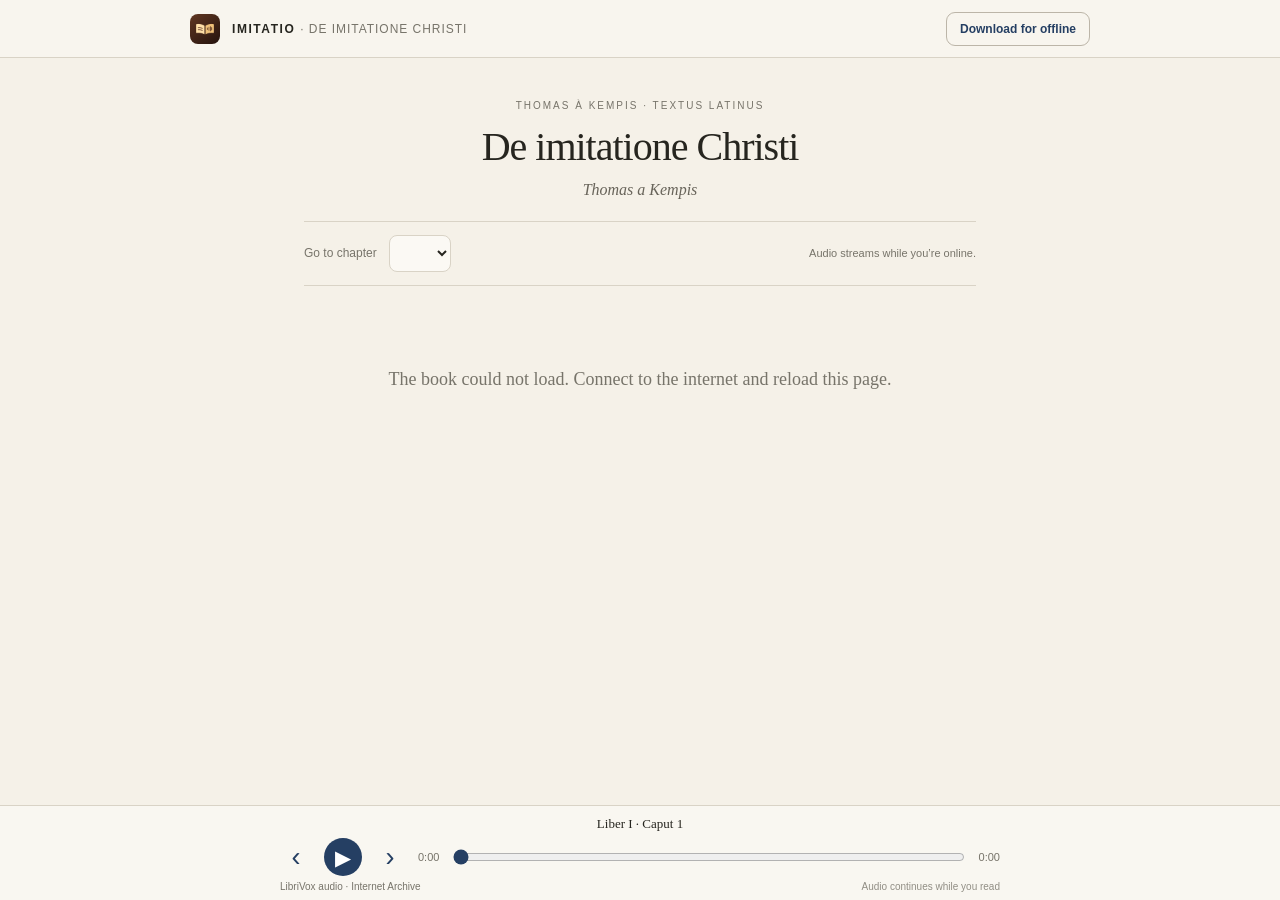
==== index.html @ b993b25d "Add Imitatio web reader" ====
<!doctype html>
<html lang="en">
<head>
  <meta charset="utf-8">
  <meta name="viewport" content="width=device-width,initial-scale=1,viewport-fit=cover">
  <meta name="theme-color" content="#f5f1e8">
  <meta name="apple-mobile-web-app-capable" content="yes">
  <meta name="apple-mobile-web-app-status-bar-style" content="default">
  <meta name="apple-mobile-web-app-title" content="Imitatio">
  <meta name="description" content="Read De imitatione Christi while listening to its LibriVox recording, with synchronized Latin highlighting.">
  <link rel="manifest" href="manifest.webmanifest">
  <link rel="apple-touch-icon" href="icon.png">
  <link rel="stylesheet" href="style.css">
  <title>Imitatio · De imitatione Christi</title>
</head>
<body>
  <header class="topbar">
    <img src="icon.png" alt="" class="brand-icon">
    <div class="brand">IMITATIO <span>· DE IMITATIONE CHRISTI</span></div>
    <button id="offlineButton" class="offline-button" type="button">Download for offline</button>
  </header>
  <main>
    <div class="book-heading">
      <p class="eyebrow">THOMAS À KEMPIS · TEXTUS LATINUS</p>
      <h1>De imitatione Christi</h1>
      <p class="author">Thomas a Kempis</p>
    </div>
    <section class="reader-tools" aria-label="Reading navigation">
      <label for="chapterSelect">Go to chapter</label>
      <select id="chapterSelect"></select>
      <div id="offlineStatus" class="offline-status" role="status">Audio streams while you’re online.</div>
    </section>
    <article id="reading" aria-live="off"><div class="loading">Loading the Latin text…</div></article>
  </main>
  <section class="player" aria-label="Audio player">
    <div class="player-location" id="playerLocation">Liber I · Caput 1</div>
    <div class="controls">
      <button id="previousButton" aria-label="Previous chapter" title="Previous chapter">‹</button>
      <button id="playButton" aria-label="Play" title="Play">▶</button>
      <button id="nextButton" aria-label="Next chapter" title="Next chapter">›</button>
      <span id="timeLabel">0:00</span>
      <input id="seekBar" type="range" min="0" max="1000" value="0" aria-label="Audio position">
      <span id="durationLabel">0:00</span>
    </div>
    <div class="player-foot"><span id="playerMessage">LibriVox audio · Internet Archive</span><span>Audio continues while you read</span></div>
  </section>
  <dialog id="downloadDialog">
    <form method="dialog" class="dialog-close"><button aria-label="Close">×</button></form>
    <h2>Keep the book offline</h2>
    <p>Download all 16 recordings to this device for offline listening. The download is about <strong>405 MB</strong>. Keep this page open until it finishes.</p>
    <p class="storage-note" id="storageNote">Checking available storage…</p>
    <progress id="downloadProgress" max="100" value="0"></progress>
    <p id="downloadDetails">Audio is streamed when you’re online. The text and player are cached for offline access.</p>
    <div class="dialog-actions">
      <button id="startDownload" class="primary" type="button">Download all audio</button>
      <button id="removeDownload" class="secondary" type="button">Remove offline audio</button>
    </div>
  </dialog>
  <audio id="audio" preload="none" playsinline></audio>
  <script src="app.js" defer></script>
</body>
</html>
---- style.css ----
:root{color-scheme:light;--paper:#f5f1e8;--ink:#26251f;--muted:#77746a;--line:#d9d3c6;--blue:#cbdcf5;--accent:#253f63;--serif:Georgia,"Times New Roman",serif;--sans:-apple-system,BlinkMacSystemFont,"Segoe UI",sans-serif}
*{box-sizing:border-box}html{background:var(--paper);scroll-behavior:smooth}body{margin:0;color:var(--ink);font-family:var(--sans);padding-bottom:calc(118px + env(safe-area-inset-bottom))}.topbar{height:58px;display:flex;align-items:center;gap:12px;padding:0 max(20px,calc((100vw - 900px)/2));border-bottom:1px solid var(--line);background:#f8f5ee;position:sticky;top:0;z-index:5}.brand-icon{width:30px;height:30px;border-radius:8px}.brand{font-size:12px;font-weight:700;letter-spacing:.13em;white-space:nowrap}.brand span{font-weight:500;color:var(--muted);letter-spacing:.08em}.offline-button{margin-left:auto;border:1px solid #bcb5a8;background:transparent;padding:9px 13px;border-radius:9px;color:var(--accent);font-weight:600;font-size:12px}.offline-button:hover{background:#ece7dc}main{max-width:720px;margin:auto;padding:0 24px}.book-heading{text-align:center;padding:42px 0 22px}.eyebrow{font-size:10px;letter-spacing:.2em;color:var(--muted);margin:0 0 14px}.book-heading h1{font:normal clamp(28px,7vw,40px)/1.12 var(--serif);letter-spacing:-.025em;margin:0}.author{font:italic 16px var(--serif);color:#68645a;margin:11px 0 0}.reader-tools{border-top:1px solid var(--line);border-bottom:1px solid var(--line);padding:13px 0;margin:0 0 27px;display:flex;align-items:center;gap:12px;flex-wrap:wrap}.reader-tools label{font-size:12px;color:var(--muted)}select{max-width:100%;border:1px solid var(--line);background:#fbf9f4;border-radius:8px;padding:9px 30px 9px 10px;font:13px var(--sans);color:var(--ink)}.offline-status{font-size:11px;color:var(--muted);margin-left:auto}#reading{font:18px/1.78 var(--serif);text-align:justify;hyphens:auto;-webkit-hyphens:auto;overflow-wrap:break-word;padding-bottom:32px}#reading h2{font:600 21px/1.3 var(--serif);text-align:center;letter-spacing:.025em;margin:0 0 20px}#reading h3{font:normal 17px/1.78 var(--serif);text-indent:1.4em;margin:0 0 1.05em}#reading h4{font:600 13px/1.6 var(--serif);letter-spacing:.08em;text-align:center;margin:25px auto 13px;max-width:34em}#reading h4:has(.word[data-word-index]){text-wrap:balance}.word{border-radius:3px;transition:background-color .08s}.word.current{background:#b9d1f4;box-shadow:0 0 0 1px #b9d1f4; color:#152b46}.loading{color:var(--muted);text-align:center;padding:50px 0}.player{position:fixed;bottom:0;left:0;right:0;z-index:10;background:rgba(249,247,241,.97);backdrop-filter:blur(16px);border-top:1px solid var(--line);padding:10px max(18px,calc((100vw - 720px)/2)) calc(8px + env(safe-area-inset-bottom))}.player-location{text-align:center;font:13px var(--serif);margin:0 0 7px}.controls{height:36px;display:flex;align-items:center;gap:12px}.controls button{border:0;background:transparent;color:var(--accent);font-size:27px;line-height:1;width:32px;height:36px}.controls #playButton{font-size:21px;width:38px;height:38px;border-radius:50%;background:var(--accent);color:white}.controls span{font-size:11px;font-variant-numeric:tabular-nums;color:var(--muted)}input[type=range]{flex:1;accent-color:var(--accent);min-width:40px}.player-foot{display:flex;justify-content:space-between;color:var(--muted);font-size:10px;margin-top:6px}.player-foot span:last-child{opacity:.8}dialog{width:min(440px,calc(100vw - 34px));border:1px solid var(--line);border-radius:18px;padding:24px;background:#fbf9f4;color:var(--ink);box-shadow:0 20px 80px #1e1b1633}dialog::backdrop{background:#15130f77}dialog h2{font:normal 26px var(--serif);margin:0 0 10px}dialog p{font-size:14px;line-height:1.5;color:#5f5b52}.dialog-close{position:absolute;right:12px;top:10px}.dialog-close button{border:0;background:transparent;font-size:26px;color:var(--muted)}progress{width:100%;height:9px;accent-color:var(--accent)}.storage-note{font-size:12px!important;color:var(--muted)!important}.dialog-actions{display:flex;gap:10px;margin-top:18px;flex-wrap:wrap}.dialog-actions button{border-radius:9px;padding:11px 14px;border:1px solid var(--line);font-weight:600}.primary{background:var(--accent);border-color:var(--accent)!important;color:white}.secondary{background:transparent;color:var(--muted)}@media(max-width:520px){.topbar{height:54px;padding:0 15px}.brand{font-size:10px}.brand span{font-size:9px}.offline-button{font-size:11px;padding:8px 9px}main{padding:0 20px}.book-heading{padding:34px 0 19px}#reading{font-size:17px;line-height:1.76}.reader-tools{gap:8px}.offline-status{width:100%;margin:0}.player-foot span:last-child{display:none}.controls{gap:8px}}
.book-divider{scroll-margin-top:78px}.chapter-section{scroll-margin-top:76px}.chapter-section h4{scroll-margin-top:80px}
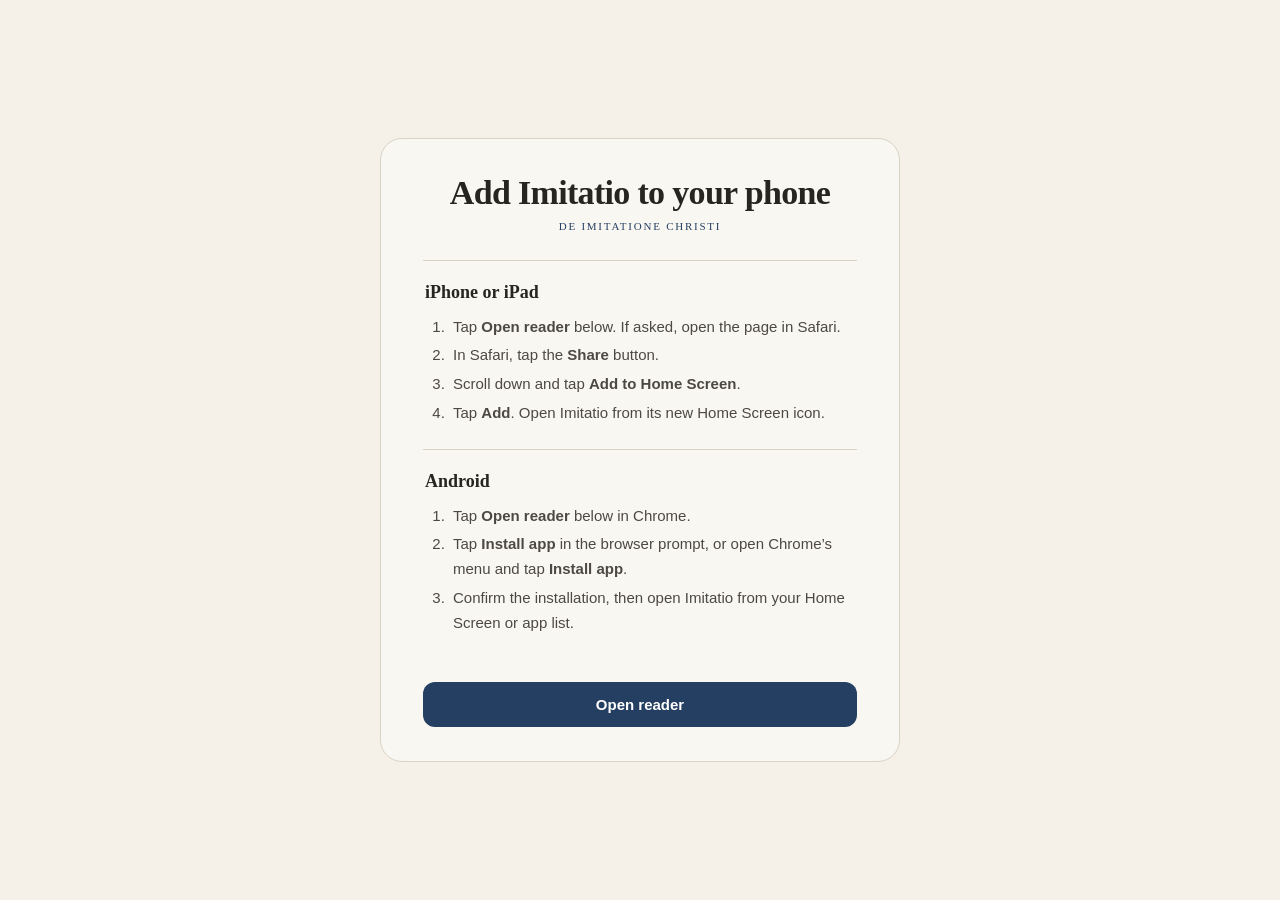
==== commit c1544b2d: "Show installation instructions on homepage" ====
--- a/index.html
+++ b/index.html
@@ -4,59 +4,37 @@
   <meta charset="utf-8">
   <meta name="viewport" content="width=device-width,initial-scale=1,viewport-fit=cover">
   <meta name="theme-color" content="#f5f1e8">
-  <meta name="apple-mobile-web-app-capable" content="yes">
-  <meta name="apple-mobile-web-app-status-bar-style" content="default">
-  <meta name="apple-mobile-web-app-title" content="Imitatio">
-  <meta name="description" content="Read De imitatione Christi while listening to its LibriVox recording, with synchronized Latin highlighting.">
-  <link rel="manifest" href="manifest.webmanifest">
-  <link rel="apple-touch-icon" href="icon.png">
-  <link rel="stylesheet" href="style.css">
-  <title>Imitatio · De imitatione Christi</title>
+  <title>Install Imitatio</title>
+  <style>
+    :root{color-scheme:light;--paper:#f5f1e8;--ink:#26251f;--muted:#716d63;--line:#d9d3c6;--accent:#253f63;--serif:Georgia,"Times New Roman",serif;--sans:-apple-system,BlinkMacSystemFont,"Segoe UI",sans-serif}
+    *{box-sizing:border-box}body{margin:0;min-height:100svh;background:var(--paper);color:var(--ink);font-family:var(--sans);display:grid;place-items:center;padding:calc(24px + env(safe-area-inset-top)) 20px calc(24px + env(safe-area-inset-bottom))}
+    main{width:min(100%,520px)}h1{text-align:center;font:600 30px/1.15 var(--serif);letter-spacing:-.02em;margin:0 0 8px}.subtitle{text-align:center;font:500 11px var(--serif);letter-spacing:.16em;color:var(--accent);margin:0 0 28px}
+    section{border-top:1px solid var(--line);padding:21px 2px 19px}h2{font:600 18px var(--serif);margin:0 0 12px}ol{margin:0;padding-left:24px;color:#4c4942;font-size:15px;line-height:1.65}li{padding-left:4px;margin:4px 0}.open{display:block;text-align:center;margin-top:24px;padding:14px 18px;border-radius:12px;background:var(--accent);color:#fff;text-decoration:none;font-weight:650;font-size:15px}.open:active{opacity:.82}
+    @media(min-width:700px){main{padding:34px 42px;border:1px solid var(--line);border-radius:22px;background:#f9f7f1}h1{font-size:34px}}
+  </style>
 </head>
 <body>
-  <header class="topbar">
-    <img src="icon.png" alt="" class="brand-icon">
-    <div class="brand">IMITATIO <span>· DE IMITATIONE CHRISTI</span></div>
-    <button id="offlineButton" class="offline-button" type="button">Download for offline</button>
-  </header>
   <main>
-    <div class="book-heading">
-      <p class="eyebrow">THOMAS À KEMPIS · TEXTUS LATINUS</p>
-      <h1>De imitatione Christi</h1>
-      <p class="author">Thomas a Kempis</p>
-    </div>
-    <section class="reader-tools" aria-label="Reading navigation">
-      <label for="chapterSelect">Go to chapter</label>
-      <select id="chapterSelect"></select>
-      <div id="offlineStatus" class="offline-status" role="status">Audio streams while you’re online.</div>
+    <h1>Add Imitatio to your phone</h1>
+    <p class="subtitle">DE IMITATIONE CHRISTI</p>
+    <section>
+      <h2>iPhone or iPad</h2>
+      <ol>
+        <li>Tap <strong>Open reader</strong> below. If asked, open the page in Safari.</li>
+        <li>In Safari, tap the <strong>Share</strong> button.</li>
+        <li>Scroll down and tap <strong>Add to Home Screen</strong>.</li>
+        <li>Tap <strong>Add</strong>. Open Imitatio from its new Home Screen icon.</li>
+      </ol>
     </section>
-    <article id="reading" aria-live="off"><div class="loading">Loading the Latin text…</div></article>
+    <section>
+      <h2>Android</h2>
+      <ol>
+        <li>Tap <strong>Open reader</strong> below in Chrome.</li>
+        <li>Tap <strong>Install app</strong> in the browser prompt, or open Chrome’s menu and tap <strong>Install app</strong>.</li>
+        <li>Confirm the installation, then open Imitatio from your Home Screen or app list.</li>
+      </ol>
+    </section>
+    <a class="open" href="reader.html">Open reader</a>
   </main>
-  <section class="player" aria-label="Audio player">
-    <div class="player-location" id="playerLocation">Liber I · Caput 1</div>
-    <div class="controls">
-      <button id="previousButton" aria-label="Previous chapter" title="Previous chapter">‹</button>
-      <button id="playButton" aria-label="Play" title="Play">▶</button>
-      <button id="nextButton" aria-label="Next chapter" title="Next chapter">›</button>
-      <span id="timeLabel">0:00</span>
-      <input id="seekBar" type="range" min="0" max="1000" value="0" aria-label="Audio position">
-      <span id="durationLabel">0:00</span>
-    </div>
-    <div class="player-foot"><span id="playerMessage">LibriVox audio · Internet Archive</span><span>Audio continues while you read</span></div>
-  </section>
-  <dialog id="downloadDialog">
-    <form method="dialog" class="dialog-close"><button aria-label="Close">×</button></form>
-    <h2>Keep the book offline</h2>
-    <p>Download all 16 recordings to this device for offline listening. The download is about <strong>405 MB</strong>. Keep this page open until it finishes.</p>
-    <p class="storage-note" id="storageNote">Checking available storage…</p>
-    <progress id="downloadProgress" max="100" value="0"></progress>
-    <p id="downloadDetails">Audio is streamed when you’re online. The text and player are cached for offline access.</p>
-    <div class="dialog-actions">
-      <button id="startDownload" class="primary" type="button">Download all audio</button>
-      <button id="removeDownload" class="secondary" type="button">Remove offline audio</button>
-    </div>
-  </dialog>
-  <audio id="audio" preload="none" playsinline></audio>
-  <script src="app.js" defer></script>
 </body>
 </html>
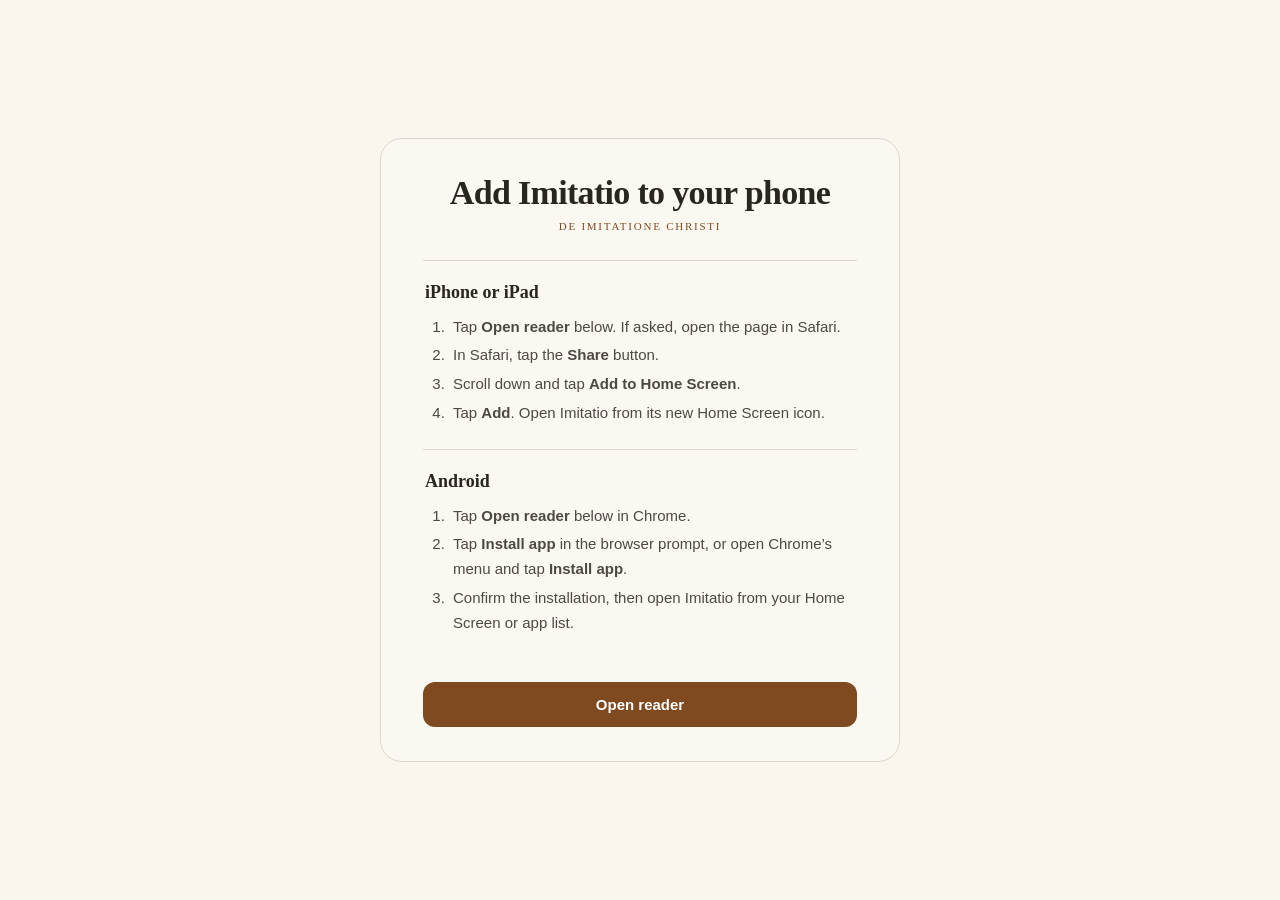
==== commit edfadcfb: "Match web reader to native app Align the reader layout, theme, chapter controls, skip controls, play" ====
--- a/index.html
+++ b/index.html
@@ -3,14 +3,15 @@
 <head>
   <meta charset="utf-8">
   <meta name="viewport" content="width=device-width,initial-scale=1,viewport-fit=cover">
-  <meta name="theme-color" content="#f5f1e8">
+  <meta name="theme-color" content="#faf6ed">
   <title>Install Imitatio</title>
   <style>
-    :root{color-scheme:light;--paper:#f5f1e8;--ink:#26251f;--muted:#716d63;--line:#d9d3c6;--accent:#253f63;--serif:Georgia,"Times New Roman",serif;--sans:-apple-system,BlinkMacSystemFont,"Segoe UI",sans-serif}
+    :root{color-scheme:light dark;--paper:#faf6ed;--panel:#fbf8f1;--ink:#29251f;--muted:#777168;--line:#ded8cc;--accent:#804a21;--serif:Georgia,"Times New Roman",serif;--sans:-apple-system,BlinkMacSystemFont,"Segoe UI",sans-serif}
     *{box-sizing:border-box}body{margin:0;min-height:100svh;background:var(--paper);color:var(--ink);font-family:var(--sans);display:grid;place-items:center;padding:calc(24px + env(safe-area-inset-top)) 20px calc(24px + env(safe-area-inset-bottom))}
-    main{width:min(100%,520px)}h1{text-align:center;font:600 30px/1.15 var(--serif);letter-spacing:-.02em;margin:0 0 8px}.subtitle{text-align:center;font:500 11px var(--serif);letter-spacing:.16em;color:var(--accent);margin:0 0 28px}
+    main{width:min(100%,520px)}h1{text-align:center;font:600 30px/1.15 var(--serif);letter-spacing:-.02em;margin:0 0 8px} .subtitle{text-align:center;font:500 11px var(--serif);letter-spacing:.16em;color:var(--accent);margin:0 0 28px}
     section{border-top:1px solid var(--line);padding:21px 2px 19px}h2{font:600 18px var(--serif);margin:0 0 12px}ol{margin:0;padding-left:24px;color:#4c4942;font-size:15px;line-height:1.65}li{padding-left:4px;margin:4px 0}.open{display:block;text-align:center;margin-top:24px;padding:14px 18px;border-radius:12px;background:var(--accent);color:#fff;text-decoration:none;font-weight:650;font-size:15px}.open:active{opacity:.82}
-    @media(min-width:700px){main{padding:34px 42px;border:1px solid var(--line);border-radius:22px;background:#f9f7f1}h1{font-size:34px}}
+    @media(min-width:700px){main{padding:34px 42px;border:1px solid var(--line);border-radius:22px;background:var(--panel)}h1{font-size:34px}}
+    @media(prefers-color-scheme:dark){:root{--paper:#1a1713;--panel:#211e19;--ink:#f2ece2;--muted:#aaa298;--line:#3d3932;--accent:#f2c58a}ol{color:#ddd5ca}}
   </style>
 </head>
 <body>
